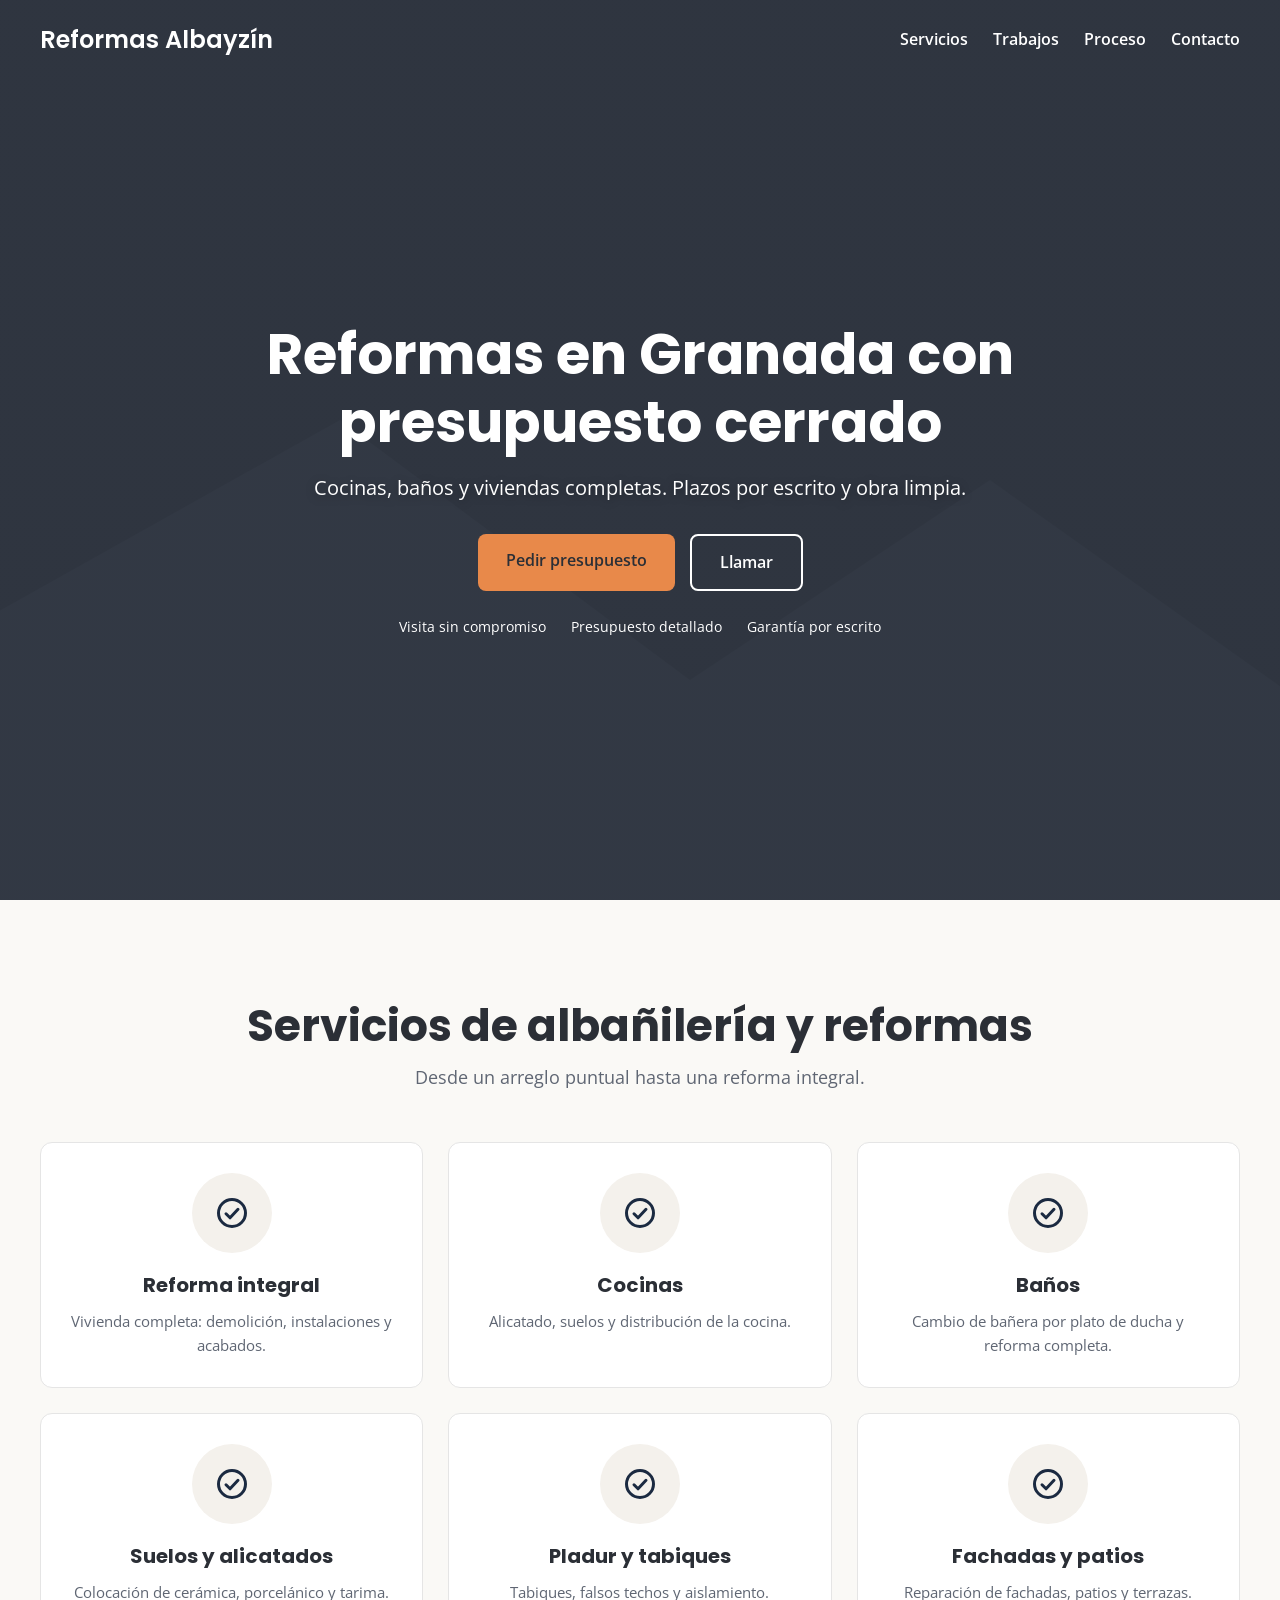
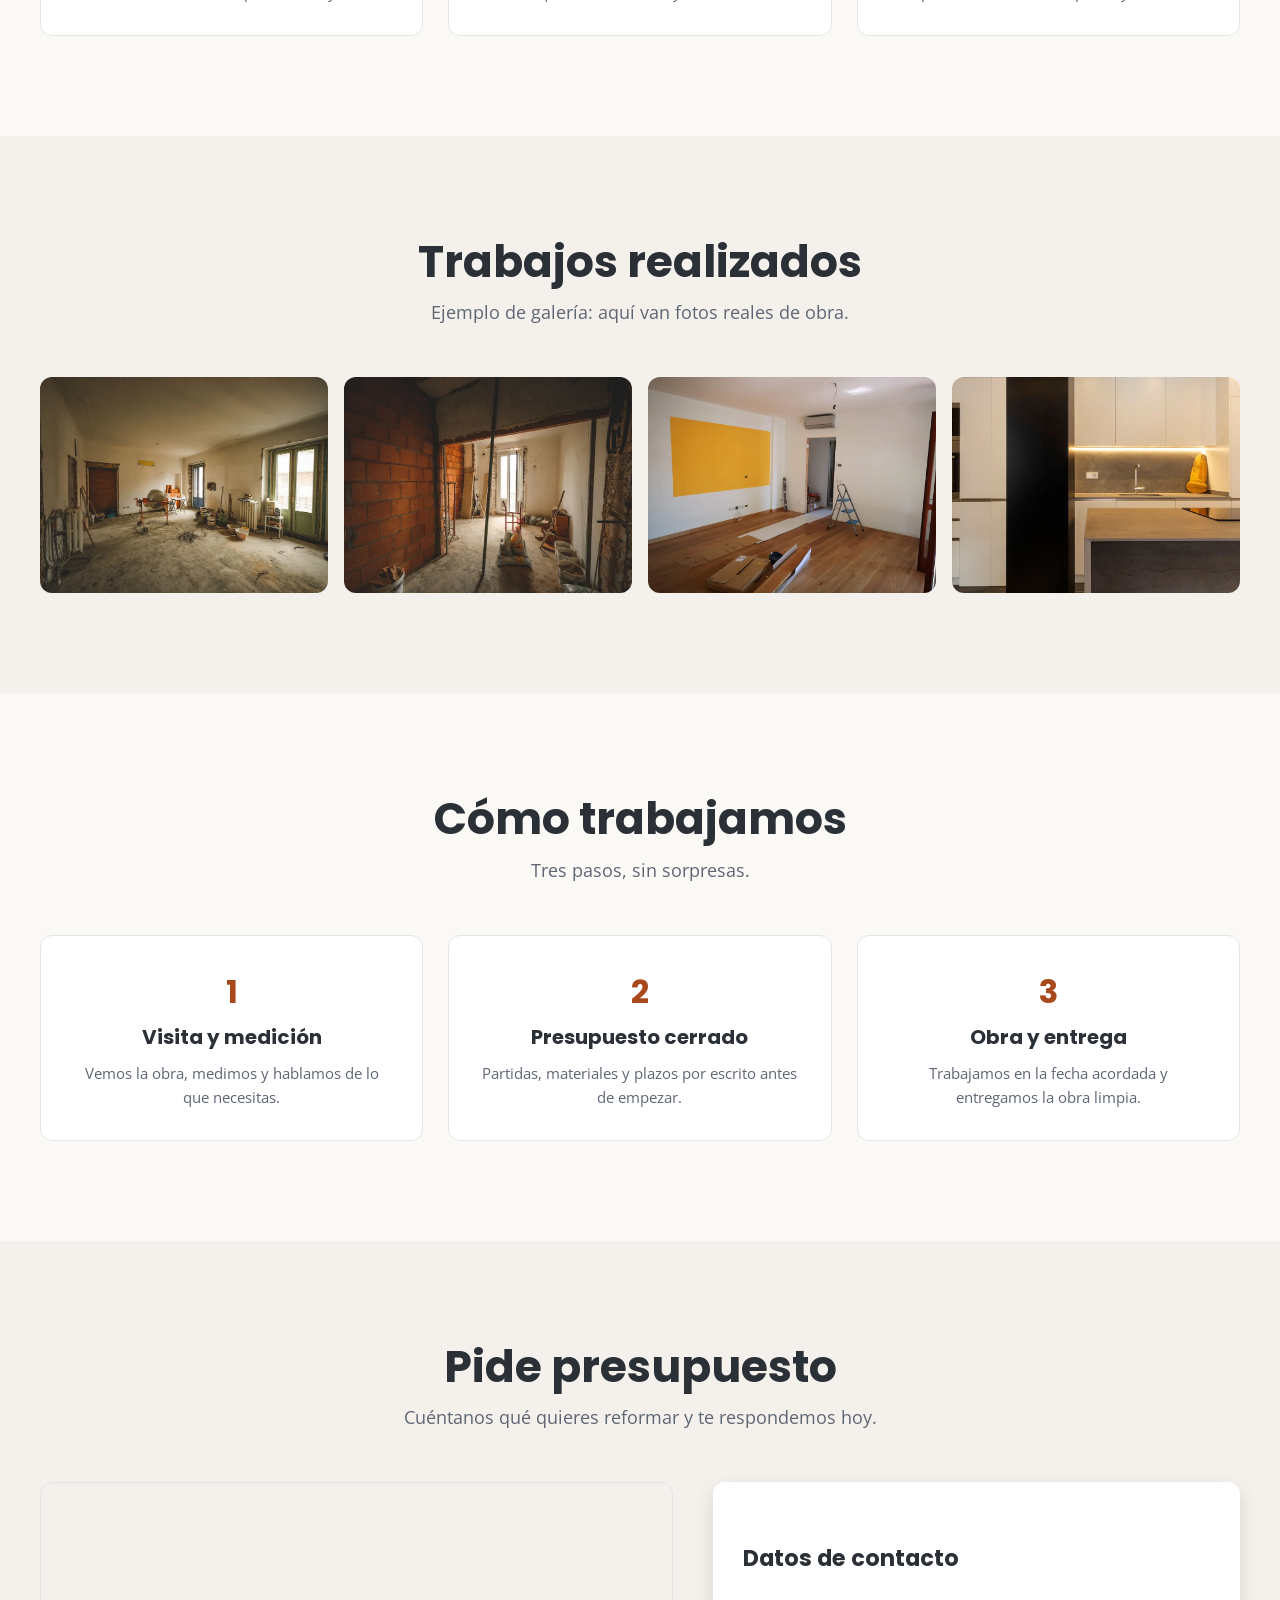
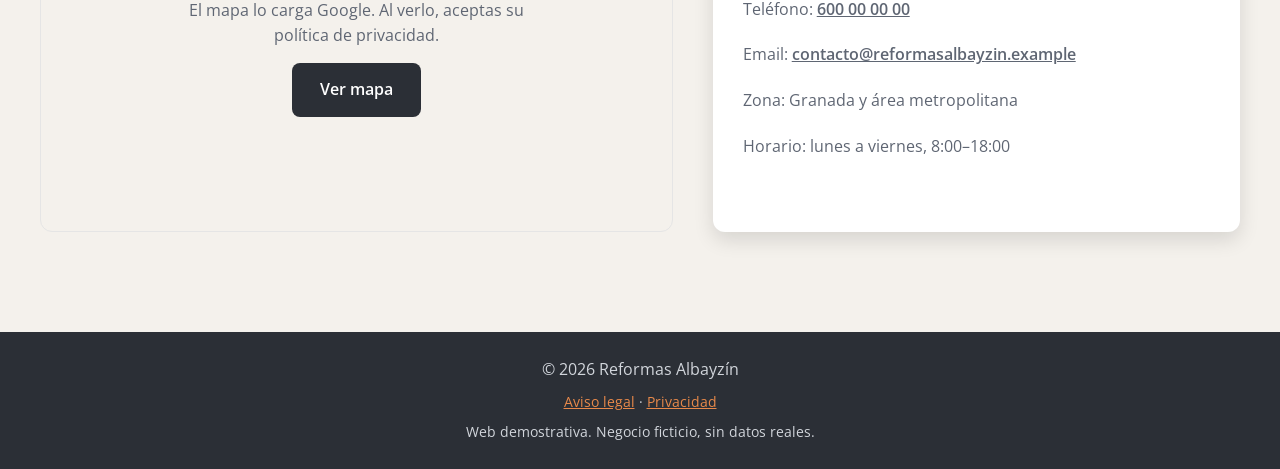
==== index.html @ b43ad0ff "firts commit" ====
<!DOCTYPE html>
<html lang="es">
<head>
  <meta charset="UTF-8">
  <meta name="viewport" content="width=device-width, initial-scale=1">
  <title>Reformas y albañilería en Granada | Reformas Albayzín</title>
  <meta name="description" content="Reformas integrales de cocina, baño y vivienda en Granada. Visita y presupuesto detallado sin compromiso.">
  <meta name="robots" content="noindex">
  <meta property="og:type" content="website">
  <meta property="og:title" content="Reformas Albayzín | Reformas en Granada">
  <meta property="og:description" content="Reformas integrales de cocina, baño y vivienda en Granada.">
  <link rel="preload" href="fonts/poppins-latin-600-normal.woff2" as="font" type="font/woff2" crossorigin>
  <link rel="stylesheet" href="css/style.css">
  <style>
    :root { --color-primary: #2B2F36; --color-primary-dark: #1B1E23; --color-secondary: #E8894A; --color-secondary-dark: #CF7036; --color-link: #A9481A; --color-accent-text: #A9481A; --color-bg-alt: #F4F1EC; --color-overlay: rgba(43, 47, 54, .74); }
    .step-num { display: block; margin-bottom: 8px; font-family: var(--font-heading); font-size: 2rem; font-weight: 700; color: var(--color-accent-text); }
  </style>
  <script type="application/ld+json">
  {
    "@context": "https://schema.org",
    "@type": "GeneralContractor",
    "name": "Reformas Albayzín",
    "telephone": "+34600000000",
    "address": { "@type": "PostalAddress", "addressLocality": "Granada", "addressCountry": "ES" },
    "areaServed": "Granada",
    "openingHours": "Mo-Fr 08:00-18:00"
  }
  </script>
</head>
<body>
  <a class="skip-link" href="#contenido">Saltar al contenido</a>

  <header class="header">
    <div class="container header__inner">
      <a class="logo" href="#inicio">Reformas Albayzín</a>
      <button class="menu-toggle" aria-expanded="false" aria-controls="menu" aria-label="Abrir menú">☰</button>
      <nav id="menu" class="nav" aria-label="Principal">
        <a href="#servicios">Servicios</a>
        <a href="#trabajos">Trabajos</a>
        <a href="#proceso">Proceso</a>
        <a href="#contacto">Contacto</a>
      </nav>
    </div>
  </header>

  <main id="contenido">
    <section id="inicio" class="hero">
      <div class="hero-content">
        <h1>Reformas en Granada con presupuesto cerrado</h1>
        <p>Cocinas, baños y viviendas completas. Plazos por escrito y obra limpia.</p>
        <div class="hero-buttons">
          <a class="btn btn-primary" href="https://wa.me/34600000000?text=Hola%2C%20quiero%20un%20presupuesto%20de%20reforma" target="_blank" rel="noopener">Pedir presupuesto</a>
          <a class="btn btn-secondary" href="tel:+34600000000">Llamar</a>
        </div>
        <ul class="hero-features">
          <li>Visita sin compromiso</li>
          <li>Presupuesto detallado</li>
          <li>Garantía por escrito</li>
        </ul>
      </div>
    </section>

    <section id="servicios" class="section">
      <div class="container">
        <div class="section-title-block">
          <h2>Servicios de albañilería y reformas</h2>
          <p>Desde un arreglo puntual hasta una reforma integral.</p>
        </div>
        <div class="grid">
          <article class="card"><div class="icon-circle"><img src="images/icon.svg" alt="" width="36" height="36"></div><h3>Reforma integral</h3><p>Vivienda completa: demolición, instalaciones y acabados.</p></article>
          <article class="card"><div class="icon-circle"><img src="images/icon.svg" alt="" width="36" height="36"></div><h3>Cocinas</h3><p>Alicatado, suelos y distribución de la cocina.</p></article>
          <article class="card"><div class="icon-circle"><img src="images/icon.svg" alt="" width="36" height="36"></div><h3>Baños</h3><p>Cambio de bañera por plato de ducha y reforma completa.</p></article>
          <article class="card"><div class="icon-circle"><img src="images/icon.svg" alt="" width="36" height="36"></div><h3>Suelos y alicatados</h3><p>Colocación de cerámica, porcelánico y tarima.</p></article>
          <article class="card"><div class="icon-circle"><img src="images/icon.svg" alt="" width="36" height="36"></div><h3>Pladur y tabiques</h3><p>Tabiques, falsos techos y aislamiento.</p></article>
          <article class="card"><div class="icon-circle"><img src="images/icon.svg" alt="" width="36" height="36"></div><h3>Fachadas y patios</h3><p>Reparación de fachadas, patios y terrazas.</p></article>
        </div>
      </div>
    </section>

    <section id="trabajos" class="section section-alt">
      <div class="container">
        <div class="section-title-block">
          <h2>Trabajos realizados</h2>
          <p>Ejemplo de galería: aquí van fotos reales de obra.</p>
        </div>
        <ul class="gallery">
          <li><img src="images/img_trabajo_1.webp" alt="Piso en trabajo de reforma" width="1000" height="667" loading="lazy"></li>
          <li><img src="images/img_trabajo_2.webp" alt="Espacio de reforma" width="1000" height="667" loading="lazy"></li>
          <li><img src="images/img_trabajo_3.webp" alt="Piso semi reformado" width="1000" height="750" loading="lazy"></li>
          <li><img src="images/img_trabajo_4.webp" alt="Cocina reformada" width="1000" height="667" loading="lazy"></li>
        </ul>
      </div>
    </section>

    <section id="proceso" class="section">
      <div class="container">
        <div class="section-title-block">
          <h2>Cómo trabajamos</h2>
          <p>Tres pasos, sin sorpresas.</p>
        </div>
        <div class="grid">
          <article class="card"><span class="step-num">1</span><h3>Visita y medición</h3><p>Vemos la obra, medimos y hablamos de lo que necesitas.</p></article>
          <article class="card"><span class="step-num">2</span><h3>Presupuesto cerrado</h3><p>Partidas, materiales y plazos por escrito antes de empezar.</p></article>
          <article class="card"><span class="step-num">3</span><h3>Obra y entrega</h3><p>Trabajamos en la fecha acordada y entregamos la obra limpia.</p></article>
        </div>
      </div>
    </section>

    <section id="contacto" class="section section-alt">
      <div class="container">
        <div class="section-title-block">
          <h2>Pide presupuesto</h2>
          <p>Cuéntanos qué quieres reformar y te respondemos hoy.</p>
        </div>
        <div class="contact-container">
          <div class="contact-map">
            <div class="map-placeholder" id="map-box" data-src="https://www.google.com/maps?q=Granada&output=embed">
              <p>El mapa lo carga Google. Al verlo, aceptas su política de privacidad.</p>
              <button class="btn" type="button" id="load-map">Ver mapa</button>
            </div>
          </div>
          <div class="contact-card contact-info">
            <h3>Datos de contacto</h3>
            <p>Teléfono: <a href="tel:+34600000000">600 00 00 00</a></p>
            <p>Email: <a href="mailto:contacto@reformasalbayzin.example">contacto@reformasalbayzin.example</a></p>
            <p>Zona: Granada y área metropolitana</p>
            <p>Horario: lunes a viernes, 8:00–18:00</p>
          </div>
        </div>
      </div>
    </section>
  </main>

  <footer class="footer">
    <p>© <span id="year">2026</span> Reformas Albayzín</p>
    <p class="footer-legal"><a href="aviso-legal.html">Aviso legal</a> · <a href="privacidad.html">Privacidad</a></p>
    <p class="footer-legal">Web demostrativa. Negocio ficticio, sin datos reales.</p>
  </footer>

  <a class="whatsapp-float" href="https://wa.me/34600000000?text=Hola%2C%20quiero%20un%20presupuesto%20de%20reforma" target="_blank" rel="noopener" aria-label="Escribir por WhatsApp">
        <svg viewBox="0 0 32 32" width="28" height="28" aria-hidden="true" fill="currentColor"><path d="M16 3C9 3 3.400 8.600 3.400 15.500c0 2.400.7 4.700 1.900 6.600L3 29l7.100-1.800a12.600 12.600 0 0 0 5.900 1.500c7 0 12.600-5.600 12.600-12.500C28.600 9.200 23 3 16 3zm0 23.300c-1.900 0-3.800-.5-5.400-1.500l-.4-.2-4.200 1.100 1.100-4.100-.3-.4a10.200 10.200 0 0 1-1.600-5.500C5.200 9.800 10 5.200 16 5.200s10.800 4.600 10.800 10.300S21.900 26.300 16 26.300zm5.600-7.700c-.3-.2-1.800-.9-2.100-1s-.5-.2-.7.200-.8 1-1 1.200-.4.200-.7.100a8.300 8.300 0 0 1-4.100-3.600c-.3-.5.300-.5.900-1.600.1-.2 0-.4 0-.5l-1-2.300c-.2-.6-.5-.5-.7-.5h-.6c-.2 0-.6.100-.9.400s-1.200 1.200-1.200 2.800 1.200 3.300 1.400 3.500 2.400 3.700 5.800 5.100c2.100.9 2.900.9 3.900.8.600-.1 1.800-.7 2.100-1.500s.3-1.400.2-1.500-.3-.2-.6-.4z"/></svg>
  </a>

  <script src="js/main.js" defer></script>
</body>
</html>
---- css/style.css ----
/* ==========================================
   TOKENS: lo único que se cambia por cliente
========================================== */
:root {
  --color-primary: #1B2A41;       /* fondos oscuros, títulos, botón base */
  --color-primary-dark: #101A2B;
  --color-secondary: #D8B26E;     /* detalle sobre fondo oscuro */
  --color-secondary-dark: #B89048;
  --color-link: #1F4E8C;          /* enlaces y hover sobre fondo claro */
  --color-accent-text: #8A5F1C;   /* acento legible sobre claro */
  --color-background: #FAF9F6;
  --color-bg-alt: #F1F3F8;
  --color-surface: #FFFFFF;
  --color-text: #2C2C2C;
  --color-text-light: #5F6673;
  --color-border: #E5E5E5;
  --color-overlay: rgba(27, 42, 65, .68);
  --color-whatsapp: #25D366;

  --font-heading: 'Poppins', system-ui, sans-serif;
  --font-body: 'Open Sans', system-ui, sans-serif;

  --fs-200: .875rem;
  --fs-300: 1rem;
  --fs-400: 1.125rem;
  --fs-500: 1.5rem;
  --fs-600: 2rem;
  --fs-700: clamp(1.75rem, 4vw, 2.75rem);
  --fs-800: clamp(2.25rem, 6vw, 3.5rem);

  --radius-sm: 8px;
  --radius-md: 12px;
  --radius-lg: 20px;
  --shadow-sm: 0 4px 12px rgba(0, 0, 0, .08);
  --shadow-md: 0 8px 20px rgba(0, 0, 0, .12);

  --container-width: 1200px;
  --header-h: 80px;
  --transition: .25s ease;
}

/* ==========================================
   FUENTES EN LOCAL
========================================== */
@font-face { font-family: 'Poppins'; font-weight: 500; font-style: normal; font-display: swap; src: url('../fonts/poppins-latin-500-normal.woff2') format('woff2'); }
@font-face { font-family: 'Poppins'; font-weight: 600; font-style: normal; font-display: swap; src: url('../fonts/poppins-latin-600-normal.woff2') format('woff2'); }
@font-face { font-family: 'Poppins'; font-weight: 700; font-style: normal; font-display: swap; src: url('../fonts/poppins-latin-700-normal.woff2') format('woff2'); }
@font-face { font-family: 'Open Sans'; font-weight: 400; font-style: normal; font-display: swap; src: url('../fonts/open-sans-latin-400-normal.woff2') format('woff2'); }
@font-face { font-family: 'Open Sans'; font-weight: 600; font-style: normal; font-display: swap; src: url('../fonts/open-sans-latin-600-normal.woff2') format('woff2'); }

/* ==========================================
   RESET Y BASE
========================================== */
*, *::before, *::after { margin: 0; padding: 0; box-sizing: border-box; }
html { scroll-behavior: smooth; scroll-padding-top: var(--header-h); }
body { font-family: var(--font-body); line-height: 1.6; background: var(--color-background); color: var(--color-text); }
img { max-width: 100%; height: auto; display: block; }
ul { list-style: none; }
h1, h2, h3 { font-family: var(--font-heading); line-height: 1.2; color: var(--color-primary); }
:focus-visible { outline: 3px solid var(--color-link); outline-offset: 2px; }
.header :focus-visible, .footer :focus-visible { outline-color: var(--color-secondary); }

.container { width: min(100% - 40px, var(--container-width)); margin-inline: auto; }
.skip-link { position: absolute; left: -999px; top: 0; z-index: 2000; padding: 8px 16px; background: var(--color-primary); color: #fff; }
.skip-link:focus { left: 0; }

/* ==========================================
   HEADER
========================================== */
.header { position: fixed; top: 0; width: 100%; z-index: 1000; transition: background var(--transition); }
.header__inner { display: flex; justify-content: space-between; align-items: center; min-height: var(--header-h); }
.header.scrolled { background: rgba(27, 42, 65, .96); border-bottom: 1px solid rgba(216, 178, 110, .25); }

.logo { font-family: var(--font-heading); font-size: 1.5rem; font-weight: 600; color: #fff; text-decoration: none; }
.logo img { height: 56px; width: auto; }

.nav { display: flex; align-items: center; gap: 25px; }
.nav a { color: #fff; text-decoration: none; font-weight: 600; transition: color var(--transition); }
.nav a:hover { color: var(--color-secondary); }

.menu-toggle { display: none; background: none; border: 0; cursor: pointer; color: #fff; font-size: 28px; line-height: 1; padding: 6px 10px; }

/* ==========================================
   HERO
========================================== */
.hero {
  min-height: 100vh; min-height: 100svh;
  display: flex; align-items: center; justify-content: center;
  text-align: center; padding: calc(var(--header-h) + 20px) 20px 40px;
  background: linear-gradient(var(--color-overlay), var(--color-overlay)), url("../images/hero.svg") center / cover no-repeat;
}
.hero-content { max-width: 750px; color: #fff; }
.hero h1 { font-size: var(--fs-800); color: #fff; margin-bottom: 16px; }
.hero p { font-size: 1.25rem; margin-bottom: 30px; text-shadow: 0 2px 10px rgba(0, 0, 0, .35); }
.hero-buttons { display: flex; justify-content: center; gap: 15px; flex-wrap: wrap; }
.hero-features { display: flex; justify-content: center; gap: 25px; flex-wrap: wrap; margin-top: 25px; font-size: var(--fs-200); }

@keyframes fadeUp { from { opacity: 0; transform: translateY(30px); } to { opacity: 1; transform: none; } }
.hero-content > * { animation: fadeUp .8s ease both; }
.hero-content > :nth-child(2) { animation-delay: .2s; }
.hero-content > :nth-child(3) { animation-delay: .4s; }

/* ==========================================
   BOTONES
========================================== */
.btn { display: inline-block; padding: 14px 28px; border: 0; border-radius: var(--radius-sm); background: var(--color-primary); color: #fff; font: inherit; font-weight: 600; text-decoration: none; cursor: pointer; transition: transform var(--transition), background var(--transition), color var(--transition); }
.btn:hover { transform: translateY(-2px); background: var(--color-link); }
.hero .btn-primary { background: var(--color-secondary); color: var(--color-primary); }
.hero .btn-primary:hover { background: var(--color-secondary-dark); }
.hero .btn-secondary { background: transparent; border: 2px solid #fff; }
.hero .btn-secondary:hover { background: #fff; color: var(--color-primary); }

/* ==========================================
   SECCIONES
========================================== */
.section { padding: 100px 0; }
.section-alt { background: var(--color-bg-alt); }
.section-title-block { text-align: center; margin-bottom: 50px; }
.section-title-block h2, .about-text h2 { font-size: var(--fs-700); margin-bottom: 10px; }
.section-title-block p { color: var(--color-text-light); font-size: var(--fs-400); }

/* ==========================================
   SERVICIOS
========================================== */
.grid { display: grid; grid-template-columns: repeat(3, 1fr); gap: 25px; }
.card { background: var(--color-surface); border: 1px solid var(--color-border); border-radius: var(--radius-md); padding: 30px; text-align: center; transition: transform var(--transition), box-shadow var(--transition); }
.card:hover { transform: translateY(-6px); box-shadow: var(--shadow-md); }
.card h3 { font-size: 1.25rem; margin-bottom: 12px; }
.card p { color: var(--color-text-light); font-size: .95rem; }
.icon-circle { width: 80px; height: 80px; margin: 0 auto 20px; border-radius: 50%; background: var(--color-bg-alt); display: flex; align-items: center; justify-content: center; }
.icon-circle img { width: 36px; height: 36px; }

/* ==========================================
   SOBRE NOSOTROS / CÓMO TRABAJAMOS
========================================== */
.about-container { display: flex; align-items: center; gap: 60px; }
.about-container.reverse { flex-direction: row-reverse; }
.about-image { flex: 1; }
.about-image img { width: 100%; max-width: 500px; margin-inline: auto; aspect-ratio: 3 / 2; object-fit: cover; border-radius: var(--radius-lg); box-shadow: 18px 18px 0 var(--color-secondary), var(--shadow-md); }
.about-container.reverse .about-image img { box-shadow: -18px 18px 0 var(--color-secondary), var(--shadow-md); }
.about-text { flex: 1; }
.about-text p { font-size: var(--fs-400); line-height: 1.7; color: var(--color-text-light); margin-top: 16px; }

/* ==========================================
   GALERÍA
========================================== */
.gallery { display: grid; grid-template-columns: repeat(auto-fill, minmax(240px, 1fr)); gap: 16px; }
.gallery img { width: 100%; aspect-ratio: 4 / 3; object-fit: cover; border-radius: var(--radius-md); }

/* ==========================================
   RESEÑAS
========================================== */
.reviews-grid { display: grid; grid-template-columns: repeat(3, 1fr); gap: 30px; }
.review-card { background: var(--color-surface); padding: 30px; border-radius: var(--radius-md); box-shadow: var(--shadow-md); text-align: center; }
.review-card .stars { color: #B7791F; font-size: 1.25rem; margin-bottom: 12px; }
.review-card p { color: var(--color-text-light); font-style: italic; margin-bottom: 12px; }
.review-card h4 { font-size: 1rem; }
.source { font-size: .75rem; color: var(--color-text-light); }

/* ==========================================
   CONTACTO
========================================== */
.contact-container { display: grid; grid-template-columns: 1.2fr 1fr; gap: 40px; align-items: stretch; }
.contact-map iframe { width: 100%; height: 100%; min-height: 350px; border: 0; border-radius: var(--radius-md); }
.map-placeholder { min-height: 350px; height: 100%; display: flex; flex-direction: column; align-items: center; justify-content: center; gap: 14px; padding: 30px; text-align: center; background: var(--color-bg-alt); border: 1px solid var(--color-border); border-radius: var(--radius-md); }
.map-placeholder p { max-width: 380px; color: var(--color-text-light); }
.contact-card { display: flex; flex-direction: column; justify-content: center; background: var(--color-surface); border-radius: var(--radius-md); padding: 30px; box-shadow: var(--shadow-md); }
.contact-card h3 { font-size: 1.4rem; margin-bottom: 15px; }
.contact-info p { margin: 10px 0; color: var(--color-text-light); }
.contact-info a { color: inherit; font-weight: 600; }
.link { display: inline-block; margin-top: 15px; color: var(--color-link); font-weight: 500; }

/* ==========================================
   WHATSAPP FLOTANTE (.show lo añade el JS al hacer scroll)
========================================== */
.whatsapp-float { position: fixed; bottom: 25px; right: 25px; z-index: 1000; width: 56px; height: 56px; display: flex; align-items: center; justify-content: center; border-radius: 50%; background: var(--color-whatsapp); color: #fff; box-shadow: var(--shadow-md); opacity: 0; visibility: hidden; transform: translateY(20px); transition: opacity var(--transition), transform var(--transition), visibility var(--transition); }
.whatsapp-float.show { opacity: 1; visibility: visible; transform: none; }
.whatsapp-float.show:hover { transform: scale(1.1); }

/* ==========================================
   FOOTER
========================================== */
.footer { background: var(--color-primary); color: #d1d5db; text-align: center; padding: 25px 20px; }
.footer a { color: var(--color-secondary); }
.footer-legal { margin-top: 8px; font-size: var(--fs-200); }

/* ==========================================
   PÁGINAS LEGALES
========================================== */
.legal { max-width: 800px; margin: 0 auto; padding: 130px 20px 60px; }
.legal h1 { font-size: var(--fs-600); margin-bottom: 8px; }
.legal h2 { font-size: var(--fs-500); margin: 32px 0 10px; }
.legal p, .legal li { margin-bottom: 10px; }
.legal ul { padding-left: 22px; list-style: disc; }
.legal a { color: var(--color-link); }
.legal-date { color: var(--color-text-light); font-size: var(--fs-200); }

/* ==========================================
   RESPONSIVE
========================================== */
@media (max-width: 900px) {
  :root { --header-h: 70px; }
  .section { padding: 70px 0; }
  .menu-toggle { display: block; }
  .nav { display: none; position: absolute; top: var(--header-h); right: 20px; flex-direction: column; align-items: flex-start; gap: 15px; padding: 20px; background: var(--color-surface); border: 1px solid var(--color-border); border-radius: 10px; box-shadow: var(--shadow-md); }
  .nav.active { display: flex; }
  .nav a { color: var(--color-text); }
  .nav a:hover { color: var(--color-link); }
  .grid { grid-template-columns: repeat(2, 1fr); }
  .about-container, .about-container.reverse { flex-direction: column; text-align: center; gap: 40px; }
  .about-image img, .about-container.reverse .about-image img { box-shadow: 10px 10px 0 var(--color-secondary), var(--shadow-sm); }
}
@media (max-width: 768px) {
  .reviews-grid, .contact-container { grid-template-columns: 1fr; }
  .hero-buttons { flex-direction: column; align-items: center; }
}
@media (max-width: 560px) {
  .grid { grid-template-columns: 1fr; }
}

@media (prefers-reduced-motion: reduce) {
  html { scroll-behavior: auto; }
  *, *::before, *::after { animation: none !important; transition: none !important; }
}
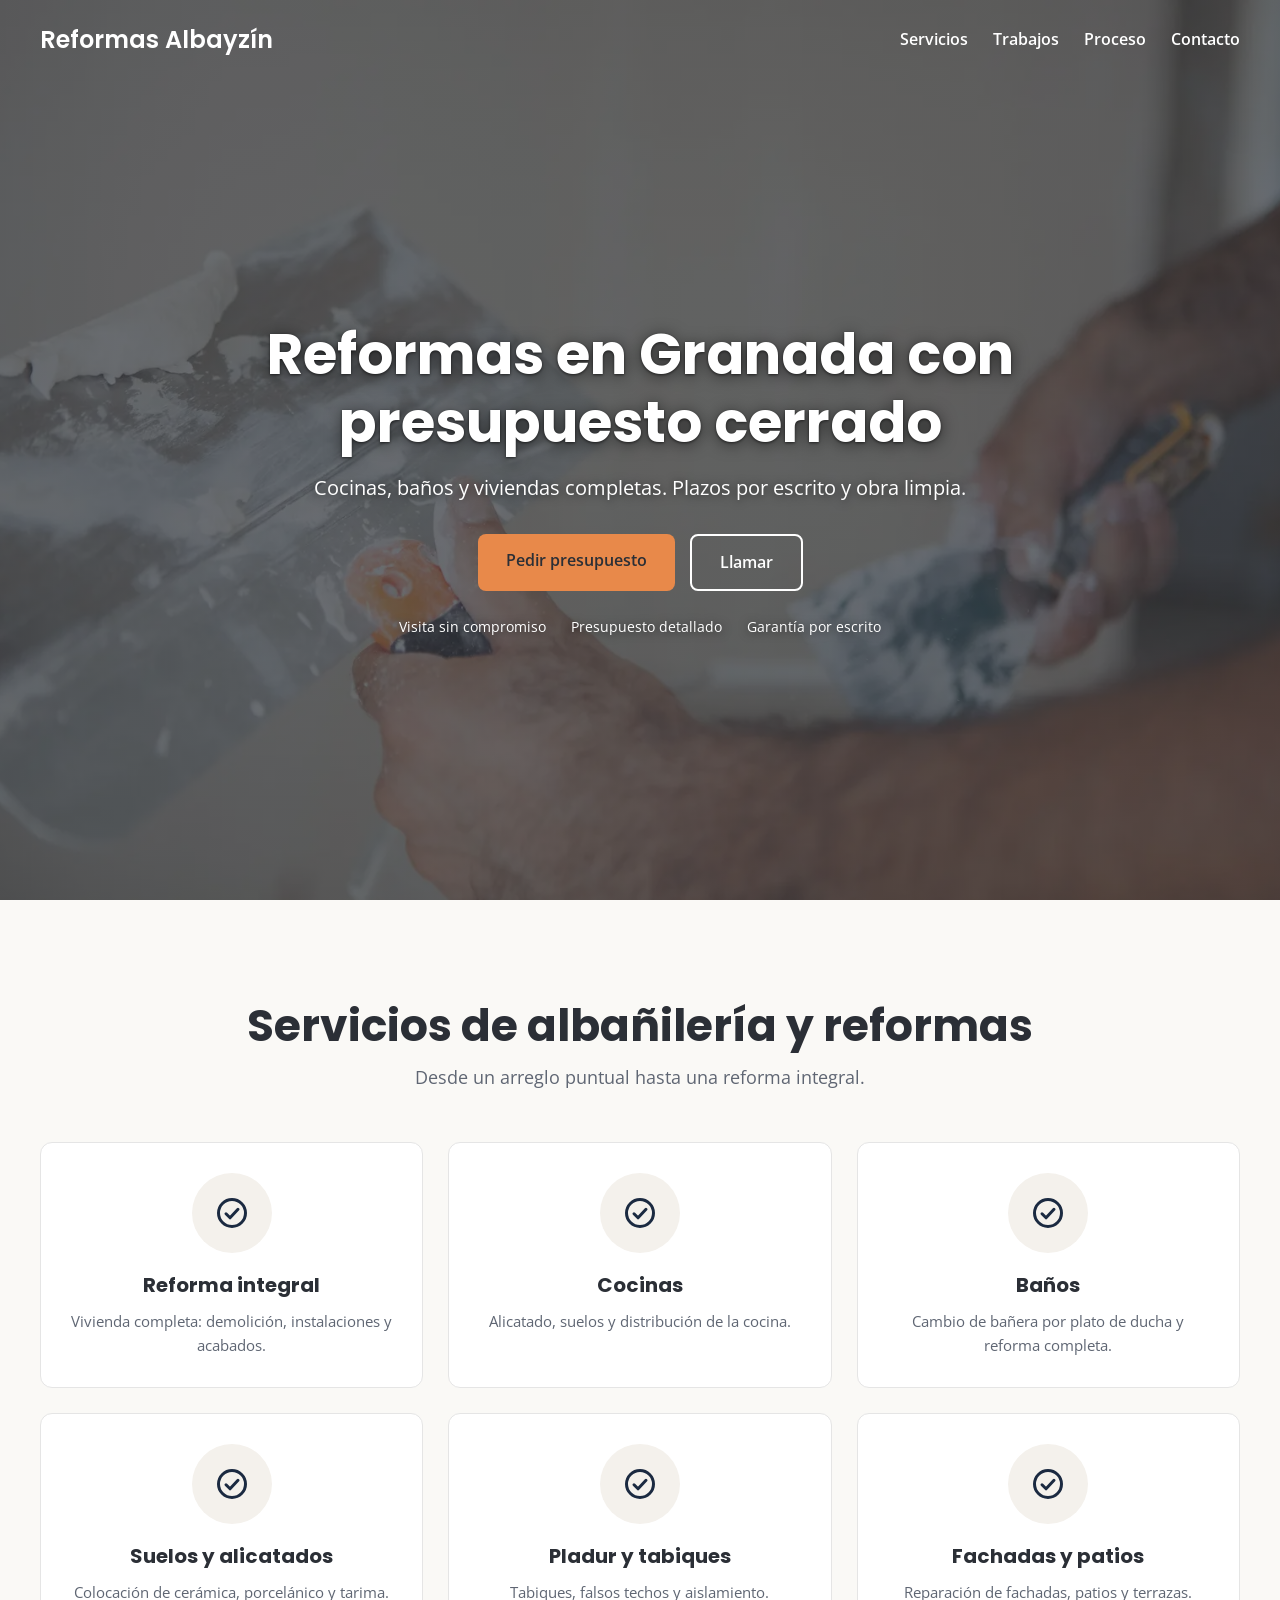
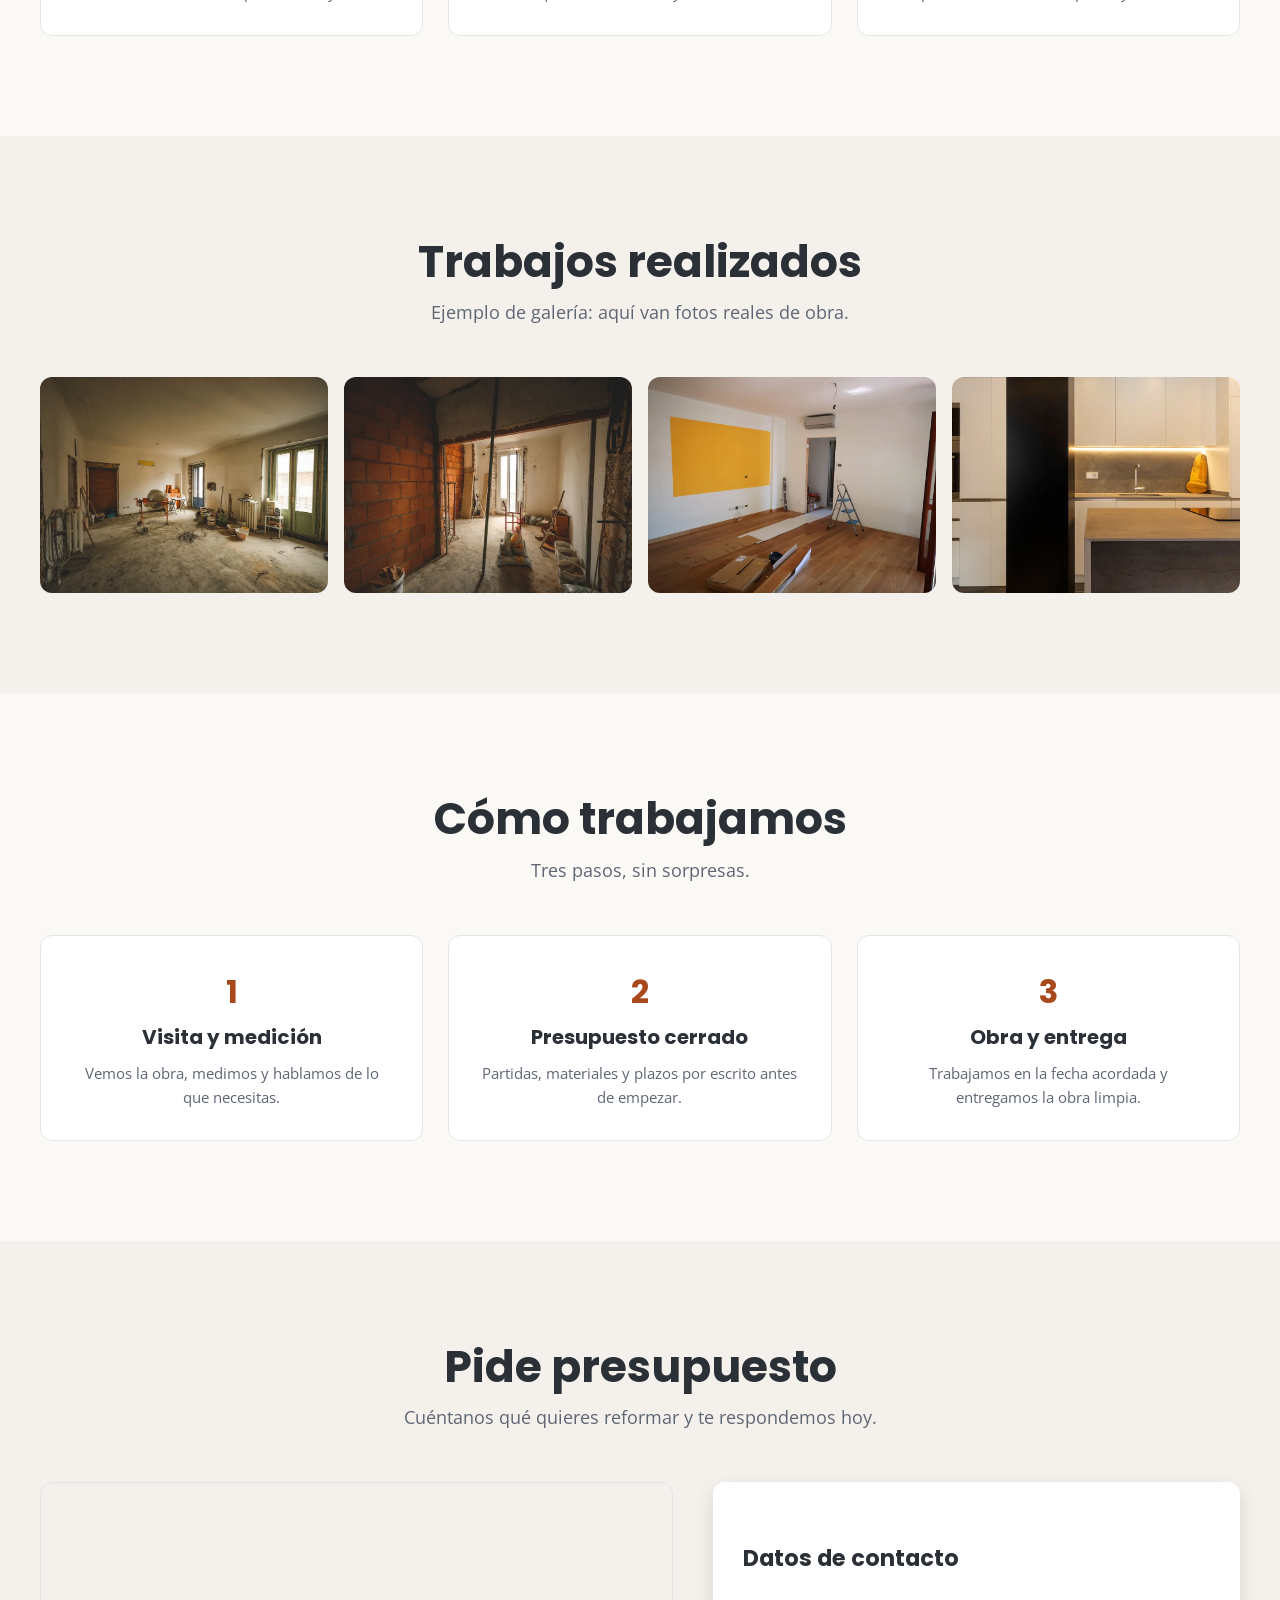
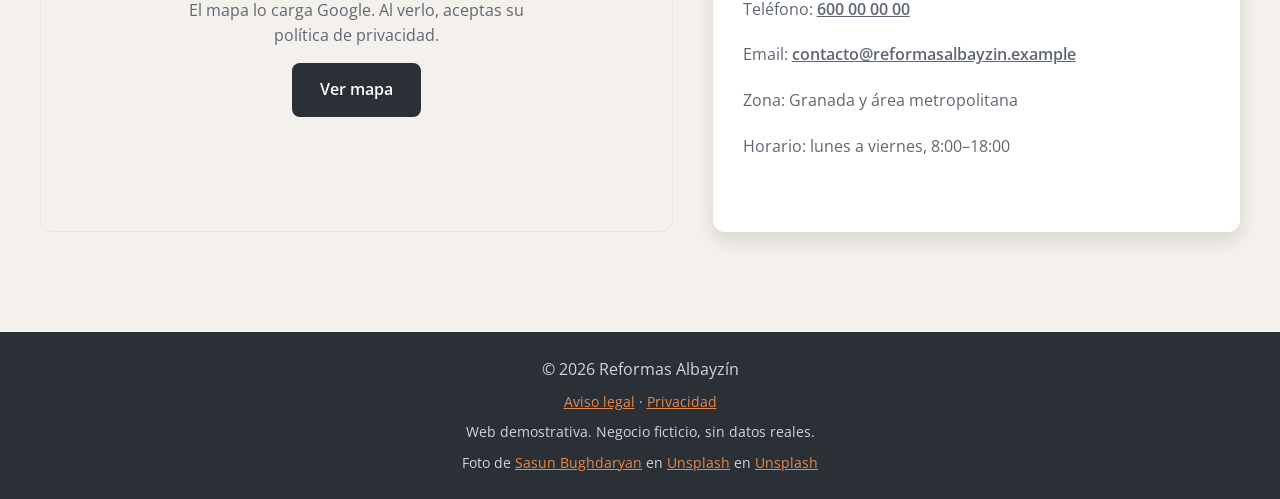
==== commit 0b453be3: "Cambio img hero" ====
--- a/index.html
+++ b/index.html
@@ -12,7 +12,7 @@
   <link rel="preload" href="fonts/poppins-latin-600-normal.woff2" as="font" type="font/woff2" crossorigin>
   <link rel="stylesheet" href="css/style.css">
   <style>
-    :root { --color-primary: #2B2F36; --color-primary-dark: #1B1E23; --color-secondary: #E8894A; --color-secondary-dark: #CF7036; --color-link: #A9481A; --color-accent-text: #A9481A; --color-bg-alt: #F4F1EC; --color-overlay: rgba(43, 47, 54, .74); }
+    :root { --color-primary: #2B2F36; --color-primary-dark: #1B1E23; --color-secondary: #E8894A; --color-secondary-dark: #CF7036; --color-link: #A9481A; --color-accent-text: #A9481A; --color-bg-alt: #F4F1EC; --color-overlay: rgba(43, 47, 54, .7); }
     .step-num { display: block; margin-bottom: 8px; font-family: var(--font-heading); font-size: 2rem; font-weight: 700; color: var(--color-accent-text); }
   </style>
   <script type="application/ld+json">
@@ -135,6 +135,10 @@
     <p>© <span id="year">2026</span> Reformas Albayzín</p>
     <p class="footer-legal"><a href="aviso-legal.html">Aviso legal</a> · <a href="privacidad.html">Privacidad</a></p>
     <p class="footer-legal">Web demostrativa. Negocio ficticio, sin datos reales.</p>
+    <p class="footer-legal">
+  Foto de <a href="https://unsplash.com/es/@sasun1990?utm_source=unsplash&utm_medium=referral&utm_content=creditCopyText">Sasun Bughdaryan</a> en <a href="https://unsplash.com/es/fotos/manos-aplicando-yeso-en-una-pared-con-paletas-Re1O5byZ8bY?utm_source=unsplash&utm_medium=referral&utm_content=creditCopyText">Unsplash</a>
+  en <a href="https://unsplash.com/" target="_blank" rel="noopener noreferrer">Unsplash</a>
+</p>
   </footer>
 
   <a class="whatsapp-float" href="https://wa.me/34600000000?text=Hola%2C%20quiero%20un%20presupuesto%20de%20reforma" target="_blank" rel="noopener" aria-label="Escribir por WhatsApp">
--- a/css/style.css
+++ b/css/style.css
@@ -87,7 +87,7 @@
   min-height: 100vh; min-height: 100svh;
   display: flex; align-items: center; justify-content: center;
   text-align: center; padding: calc(var(--header-h) + 20px) 20px 40px;
-  background: linear-gradient(var(--color-overlay), var(--color-overlay)), url("../images/hero.svg") center / cover no-repeat;
+  background: linear-gradient(var(--color-overlay), var(--color-overlay)), url("../images/hero.webp") center / cover no-repeat;
 }
 .hero-content { max-width: 750px; color: #fff; }
 .hero h1 { font-size: var(--fs-800); color: #fff; margin-bottom: 16px; }
@@ -222,3 +222,11 @@
   html { scroll-behavior: auto; }
   *, *::before, *::after { animation: none !important; transition: none !important; }
 }
+
+.hero h1 {
+  text-shadow: 0 2px 16px rgba(0, 0, 0, .55), 0 1px 3px rgba(0, 0, 0, .6);
+}
+.hero p,
+.hero-features {
+  text-shadow: 0 1px 10px rgba(0, 0, 0, .65);
+}
